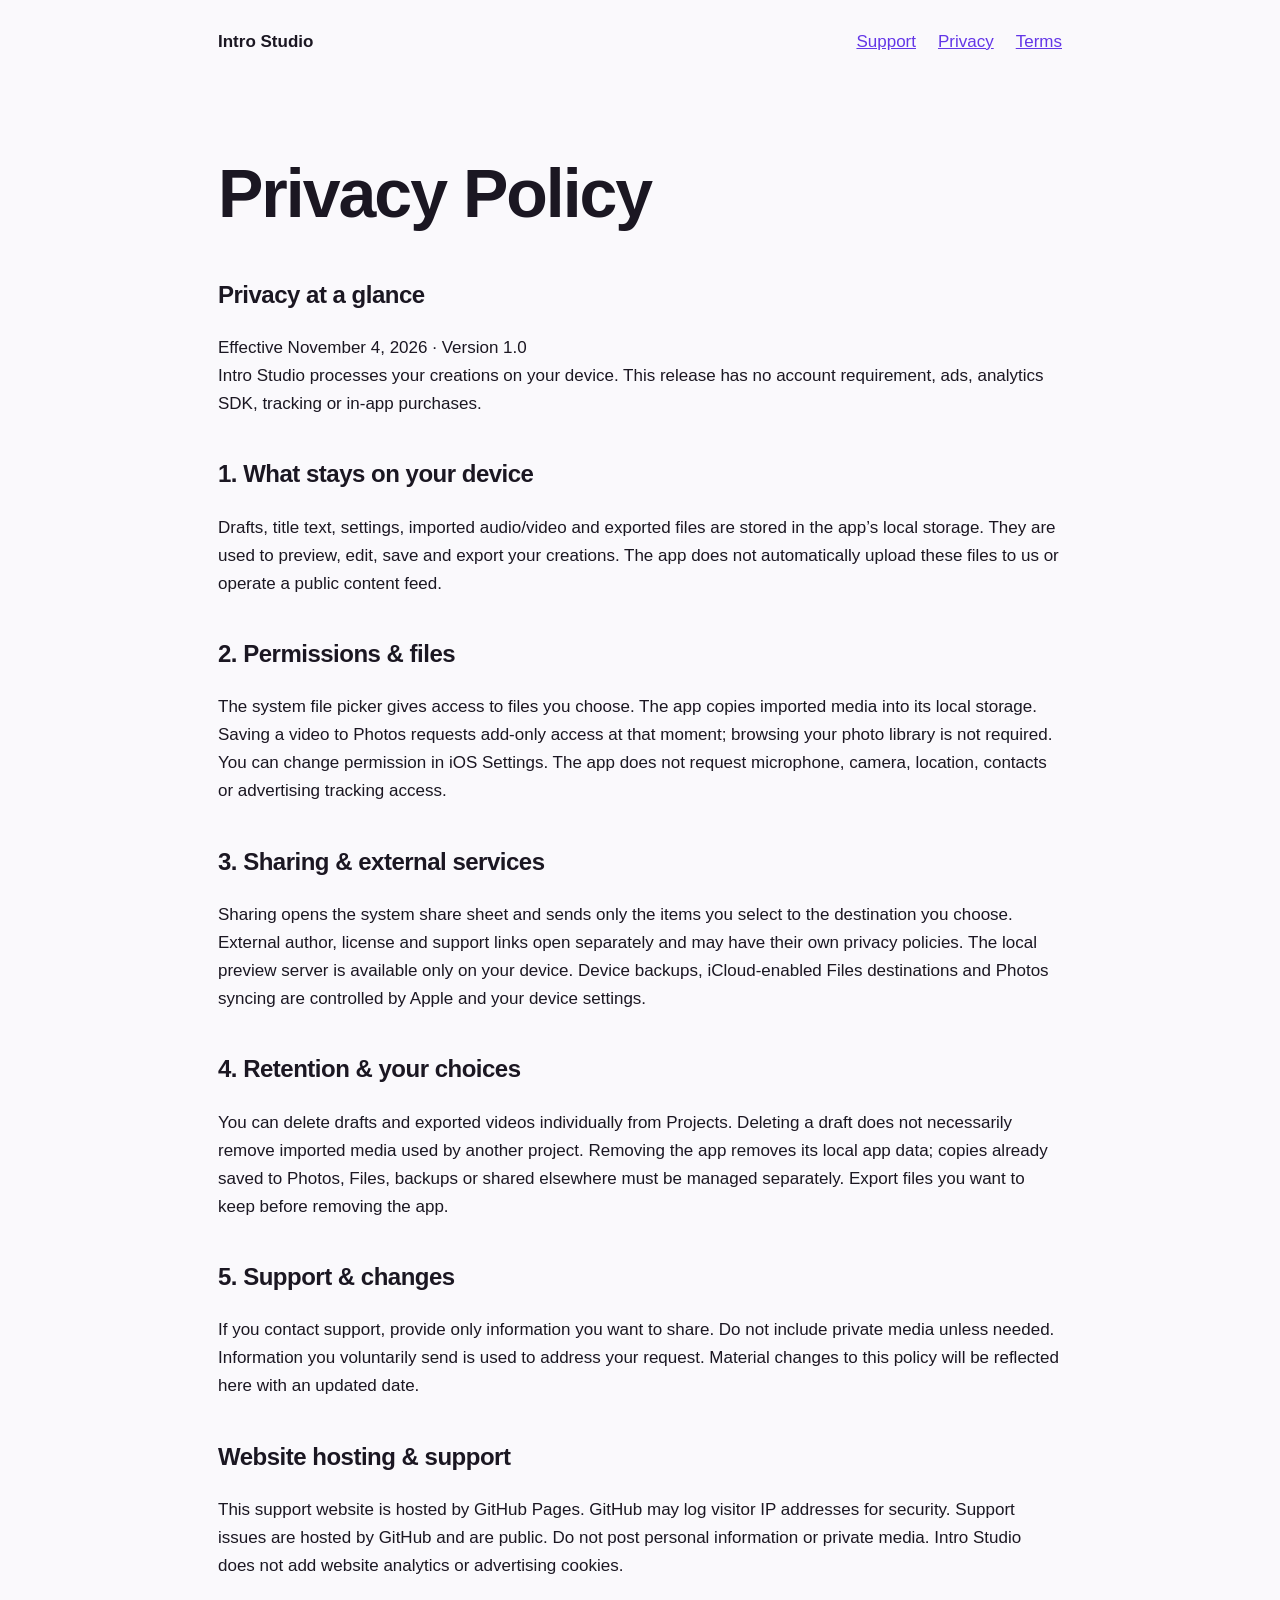
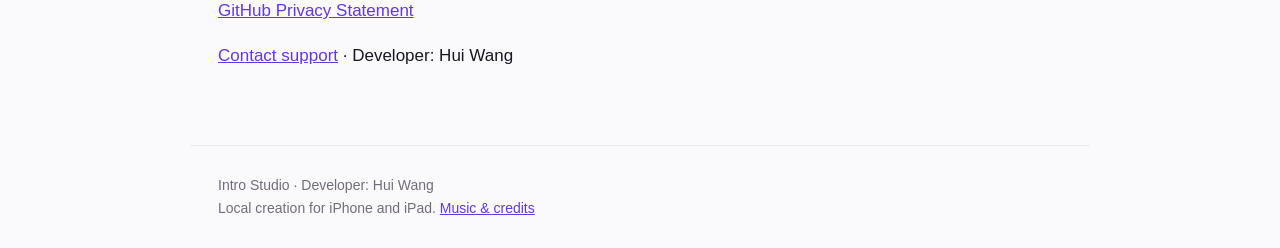
==== privacy.html @ 1ba9ff50 "Add app support, privacy, terms and music credits" ====
<!doctype html><html lang="en"><head><meta charset="utf-8"><meta name="viewport" content="width=device-width, initial-scale=1"><meta name="description" content="Intro Studio — animated intro titles, on-device creation, help and privacy."><title>Privacy Policy · Intro Studio</title><link rel="stylesheet" href="style.css"><link rel="icon" href="icon.png"></head><body><nav><a href="index.html">Intro Studio</a><a href="support.html">Support</a><a href="privacy.html">Privacy</a><a href="terms.html">Terms</a></nav><main><h1>Privacy Policy</h1><section><h2>Privacy at a glance</h2><p>Effective November 4, 2026 · Version 1.0
Intro Studio processes your creations on your device. This release has no account requirement, ads, analytics SDK, tracking or in-app purchases.</p></section><section><h2>1. What stays on your device</h2><p>Drafts, title text, settings, imported audio/video and exported files are stored in the app’s local storage. They are used to preview, edit, save and export your creations. The app does not automatically upload these files to us or operate a public content feed.</p></section><section><h2>2. Permissions &amp; files</h2><p>The system file picker gives access to files you choose. The app copies imported media into its local storage. Saving a video to Photos requests add-only access at that moment; browsing your photo library is not required. You can change permission in iOS Settings. The app does not request microphone, camera, location, contacts or advertising tracking access.</p></section><section><h2>3. Sharing &amp; external services</h2><p>Sharing opens the system share sheet and sends only the items you select to the destination you choose. External author, license and support links open separately and may have their own privacy policies. The local preview server is available only on your device. Device backups, iCloud-enabled Files destinations and Photos syncing are controlled by Apple and your device settings.</p></section><section><h2>4. Retention &amp; your choices</h2><p>You can delete drafts and exported videos individually from Projects. Deleting a draft does not necessarily remove imported media used by another project. Removing the app removes its local app data; copies already saved to Photos, Files, backups or shared elsewhere must be managed separately. Export files you want to keep before removing the app.</p></section><section><h2>5. Support &amp; changes</h2><p>If you contact support, provide only information you want to share. Do not include private media unless needed. Information you voluntarily send is used to address your request. Material changes to this policy will be reflected here with an updated date.</p></section><section><h2>Website hosting &amp; support</h2><p>This support website is hosted by GitHub Pages. GitHub may log visitor IP addresses for security. Support issues are hosted by GitHub and are public. Do not post personal information or private media. Intro Studio does not add website analytics or advertising cookies.</p><a href="https://docs.github.com/en/site-policy/privacy-policies/github-general-privacy-statement">GitHub Privacy Statement</a></section><p><a href="support.html">Contact support</a> · Developer: Hui Wang</p></main><footer>Intro Studio · Developer: Hui Wang<br>Local creation for iPhone and iPad. <a href="credits.html">Music &amp; credits</a></footer></body></html>
---- style.css ----
*{box-sizing:border-box}body{margin:0;background:#faf9fc;color:#1b1722;font:17px/1.65 -apple-system,BlinkMacSystemFont,"Segoe UI",sans-serif}main,nav,footer{max-width:900px;margin:auto;padding:28px}nav{display:flex;gap:22px;align-items:center;flex-wrap:wrap}nav a:first-child{font-weight:750;margin-right:auto;color:#1b1722;text-decoration:none}a{color:#6336e7}h1{font-size:clamp(38px,7vw,68px);letter-spacing:-2px;line-height:1.05}h2{font-size:24px;letter-spacing:-.5px;margin-top:36px}p{white-space:pre-line}.hero{padding:46px 0 24px}.hero img{width:94px;border-radius:23px}.lede{font-size:23px;color:#686270;max-width:680px}.button{display:inline-block;background:#1b1722;color:white;padding:12px 23px;border-radius:28px;text-decoration:none;margin:10px 14px 10px 0}.card{padding:26px;background:white;border:1px solid #ebe8f1;border-radius:22px;margin:20px 0}.note,footer{font-size:14px;color:#736c7d}footer{border-top:1px solid #ebe8f1;margin-top:30px}a:focus-visible{outline:3px solid #b7a0ff;outline-offset:4px}summary{cursor:pointer;font-weight:600;padding:12px 0}@media(max-width:540px){nav{gap:15px;padding:20px}main{padding:20px}.card{padding:20px}}
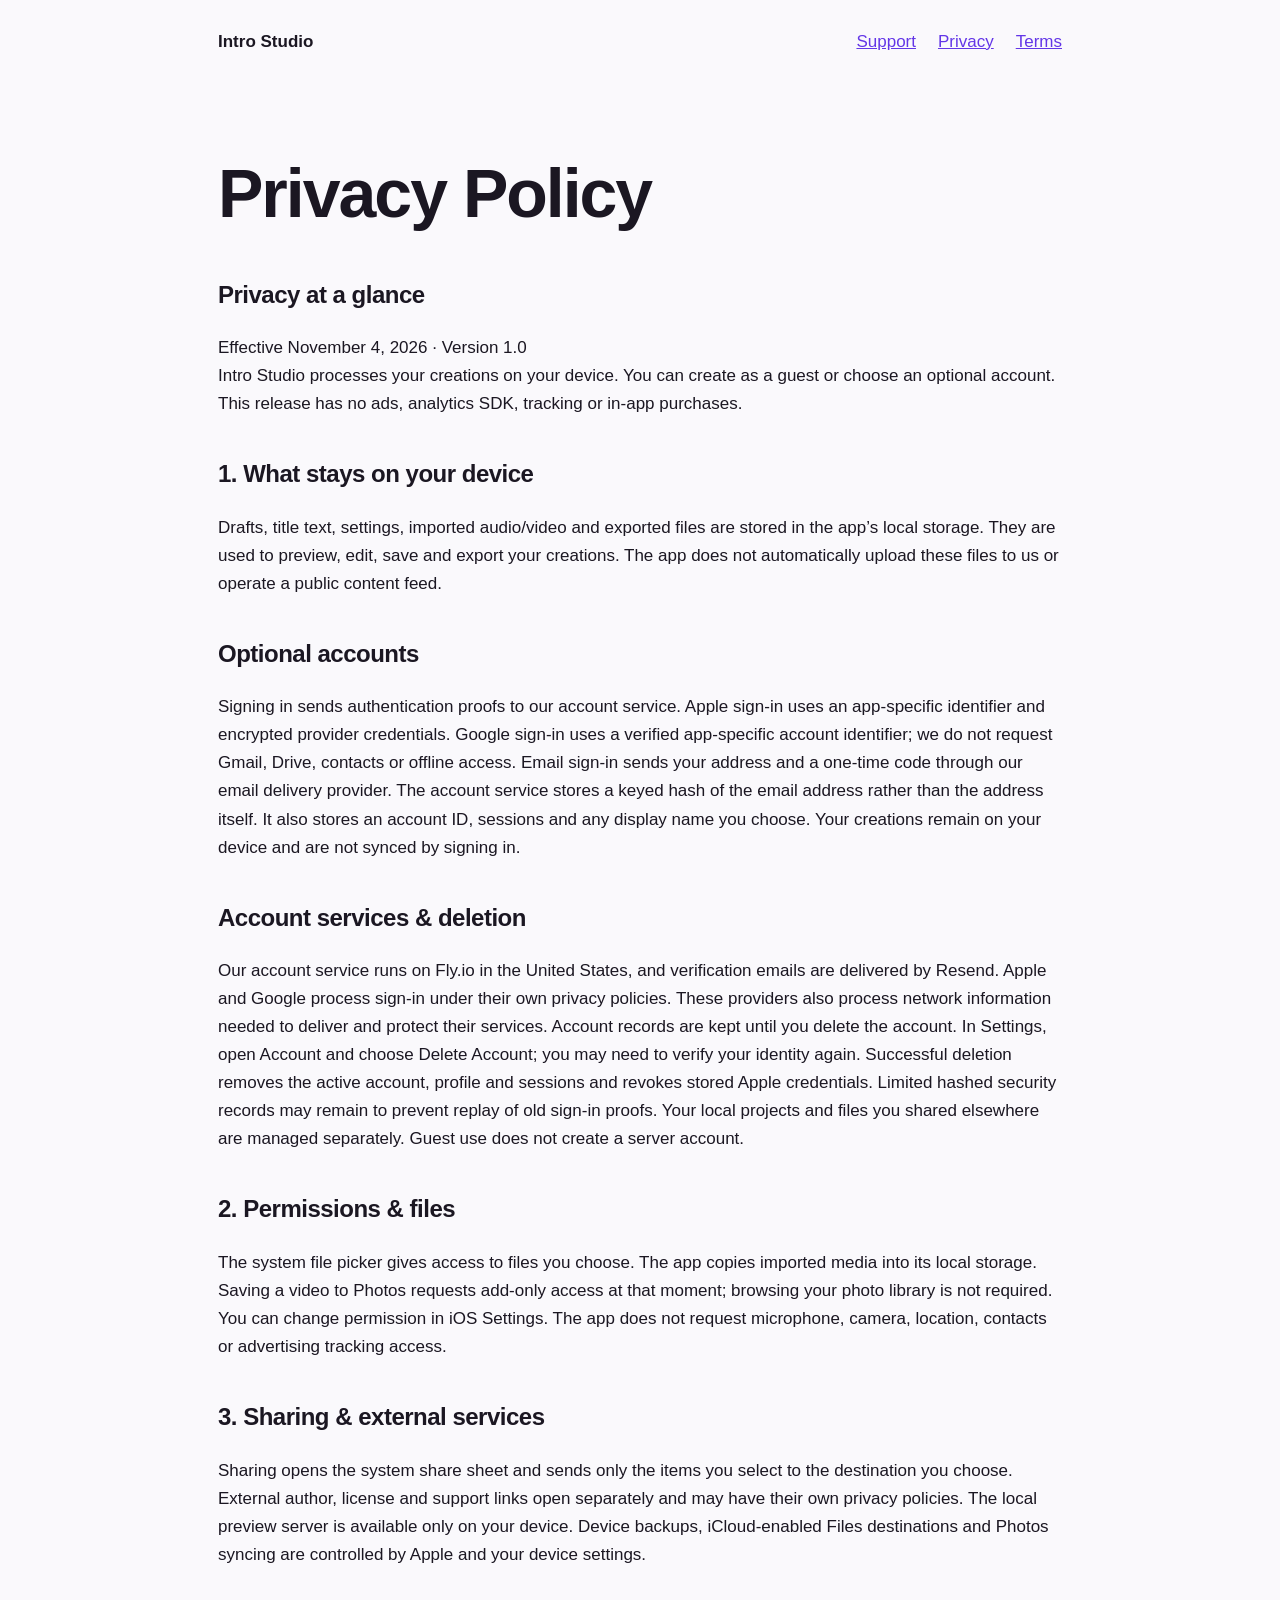
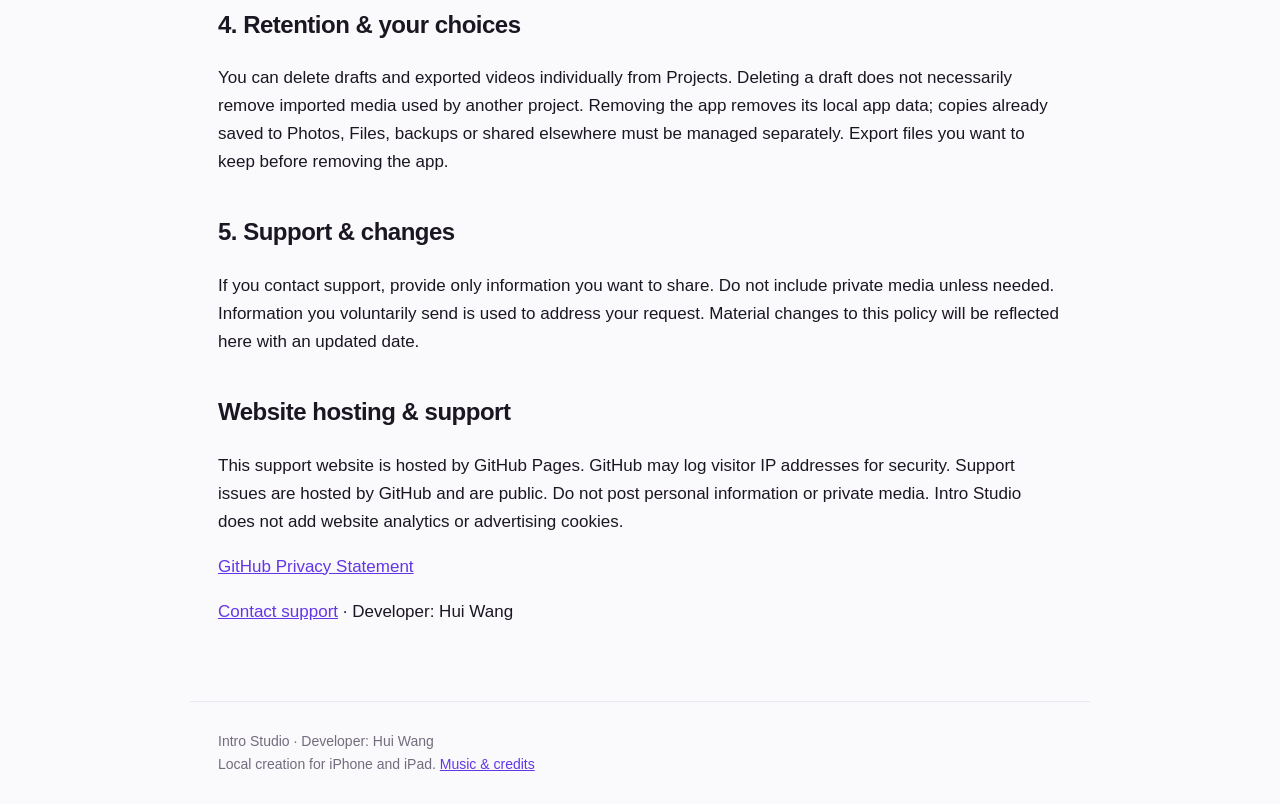
==== commit 40ae9cee: "Document optional accounts, service providers and account deletion" ====
--- a/privacy.html
+++ b/privacy.html
@@ -1,2 +1,2 @@
 <!doctype html><html lang="en"><head><meta charset="utf-8"><meta name="viewport" content="width=device-width, initial-scale=1"><meta name="description" content="Intro Studio — animated intro titles, on-device creation, help and privacy."><title>Privacy Policy · Intro Studio</title><link rel="stylesheet" href="style.css"><link rel="icon" href="icon.png"></head><body><nav><a href="index.html">Intro Studio</a><a href="support.html">Support</a><a href="privacy.html">Privacy</a><a href="terms.html">Terms</a></nav><main><h1>Privacy Policy</h1><section><h2>Privacy at a glance</h2><p>Effective November 4, 2026 · Version 1.0
-Intro Studio processes your creations on your device. This release has no account requirement, ads, analytics SDK, tracking or in-app purchases.</p></section><section><h2>1. What stays on your device</h2><p>Drafts, title text, settings, imported audio/video and exported files are stored in the app’s local storage. They are used to preview, edit, save and export your creations. The app does not automatically upload these files to us or operate a public content feed.</p></section><section><h2>2. Permissions &amp; files</h2><p>The system file picker gives access to files you choose. The app copies imported media into its local storage. Saving a video to Photos requests add-only access at that moment; browsing your photo library is not required. You can change permission in iOS Settings. The app does not request microphone, camera, location, contacts or advertising tracking access.</p></section><section><h2>3. Sharing &amp; external services</h2><p>Sharing opens the system share sheet and sends only the items you select to the destination you choose. External author, license and support links open separately and may have their own privacy policies. The local preview server is available only on your device. Device backups, iCloud-enabled Files destinations and Photos syncing are controlled by Apple and your device settings.</p></section><section><h2>4. Retention &amp; your choices</h2><p>You can delete drafts and exported videos individually from Projects. Deleting a draft does not necessarily remove imported media used by another project. Removing the app removes its local app data; copies already saved to Photos, Files, backups or shared elsewhere must be managed separately. Export files you want to keep before removing the app.</p></section><section><h2>5. Support &amp; changes</h2><p>If you contact support, provide only information you want to share. Do not include private media unless needed. Information you voluntarily send is used to address your request. Material changes to this policy will be reflected here with an updated date.</p></section><section><h2>Website hosting &amp; support</h2><p>This support website is hosted by GitHub Pages. GitHub may log visitor IP addresses for security. Support issues are hosted by GitHub and are public. Do not post personal information or private media. Intro Studio does not add website analytics or advertising cookies.</p><a href="https://docs.github.com/en/site-policy/privacy-policies/github-general-privacy-statement">GitHub Privacy Statement</a></section><p><a href="support.html">Contact support</a> · Developer: Hui Wang</p></main><footer>Intro Studio · Developer: Hui Wang<br>Local creation for iPhone and iPad. <a href="credits.html">Music &amp; credits</a></footer></body></html>+Intro Studio processes your creations on your device. You can create as a guest or choose an optional account. This release has no ads, analytics SDK, tracking or in-app purchases.</p></section><section><h2>1. What stays on your device</h2><p>Drafts, title text, settings, imported audio/video and exported files are stored in the app’s local storage. They are used to preview, edit, save and export your creations. The app does not automatically upload these files to us or operate a public content feed.</p></section><section><h2>Optional accounts</h2><p>Signing in sends authentication proofs to our account service. Apple sign-in uses an app-specific identifier and encrypted provider credentials. Google sign-in uses a verified app-specific account identifier; we do not request Gmail, Drive, contacts or offline access. Email sign-in sends your address and a one-time code through our email delivery provider. The account service stores a keyed hash of the email address rather than the address itself. It also stores an account ID, sessions and any display name you choose. Your creations remain on your device and are not synced by signing in.</p></section><section><h2>Account services &amp; deletion</h2><p>Our account service runs on Fly.io in the United States, and verification emails are delivered by Resend. Apple and Google process sign-in under their own privacy policies. These providers also process network information needed to deliver and protect their services. Account records are kept until you delete the account. In Settings, open Account and choose Delete Account; you may need to verify your identity again. Successful deletion removes the active account, profile and sessions and revokes stored Apple credentials. Limited hashed security records may remain to prevent replay of old sign-in proofs. Your local projects and files you shared elsewhere are managed separately. Guest use does not create a server account.</p></section><section><h2>2. Permissions &amp; files</h2><p>The system file picker gives access to files you choose. The app copies imported media into its local storage. Saving a video to Photos requests add-only access at that moment; browsing your photo library is not required. You can change permission in iOS Settings. The app does not request microphone, camera, location, contacts or advertising tracking access.</p></section><section><h2>3. Sharing &amp; external services</h2><p>Sharing opens the system share sheet and sends only the items you select to the destination you choose. External author, license and support links open separately and may have their own privacy policies. The local preview server is available only on your device. Device backups, iCloud-enabled Files destinations and Photos syncing are controlled by Apple and your device settings.</p></section><section><h2>4. Retention &amp; your choices</h2><p>You can delete drafts and exported videos individually from Projects. Deleting a draft does not necessarily remove imported media used by another project. Removing the app removes its local app data; copies already saved to Photos, Files, backups or shared elsewhere must be managed separately. Export files you want to keep before removing the app.</p></section><section><h2>5. Support &amp; changes</h2><p>If you contact support, provide only information you want to share. Do not include private media unless needed. Information you voluntarily send is used to address your request. Material changes to this policy will be reflected here with an updated date.</p></section><section><h2>Website hosting &amp; support</h2><p>This support website is hosted by GitHub Pages. GitHub may log visitor IP addresses for security. Support issues are hosted by GitHub and are public. Do not post personal information or private media. Intro Studio does not add website analytics or advertising cookies.</p><a href="https://docs.github.com/en/site-policy/privacy-policies/github-general-privacy-statement">GitHub Privacy Statement</a></section><p><a href="support.html">Contact support</a> · Developer: Hui Wang</p></main><footer>Intro Studio · Developer: Hui Wang<br>Local creation for iPhone and iPad. <a href="credits.html">Music &amp; credits</a></footer></body></html>
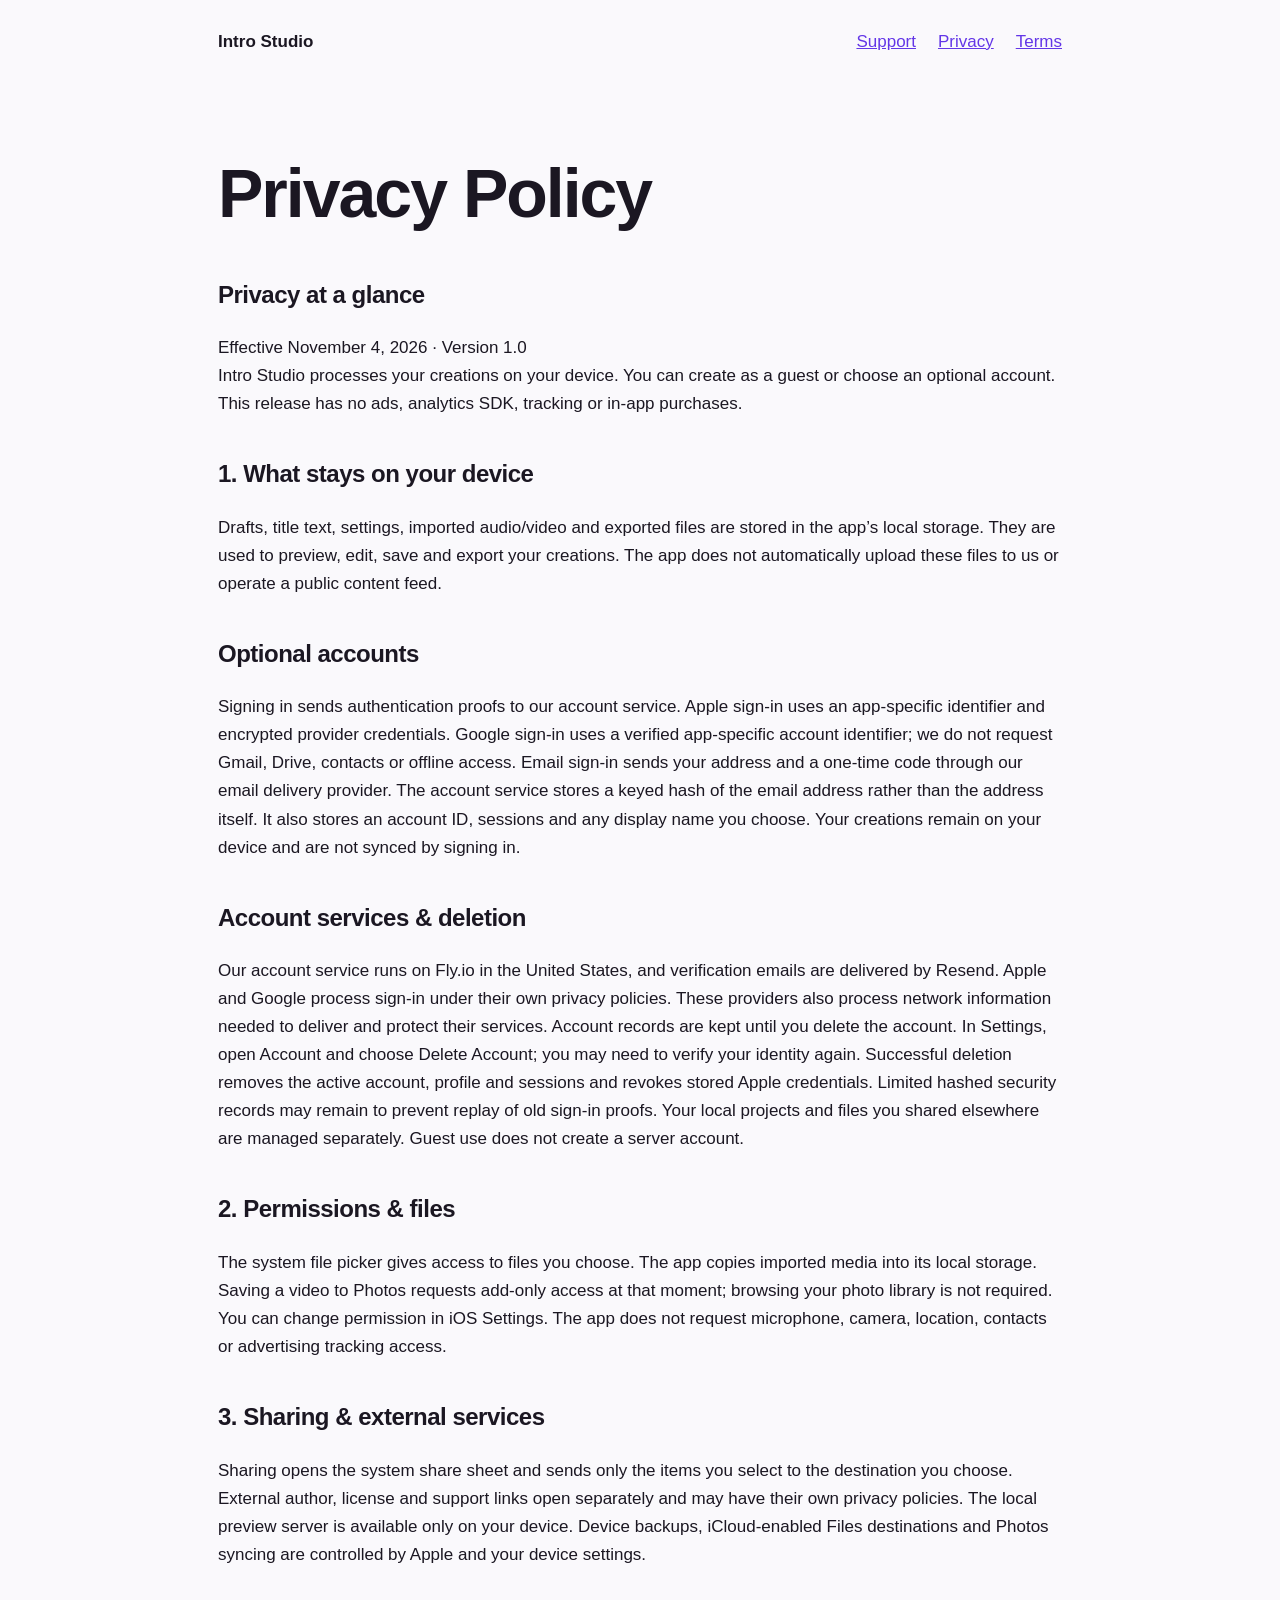
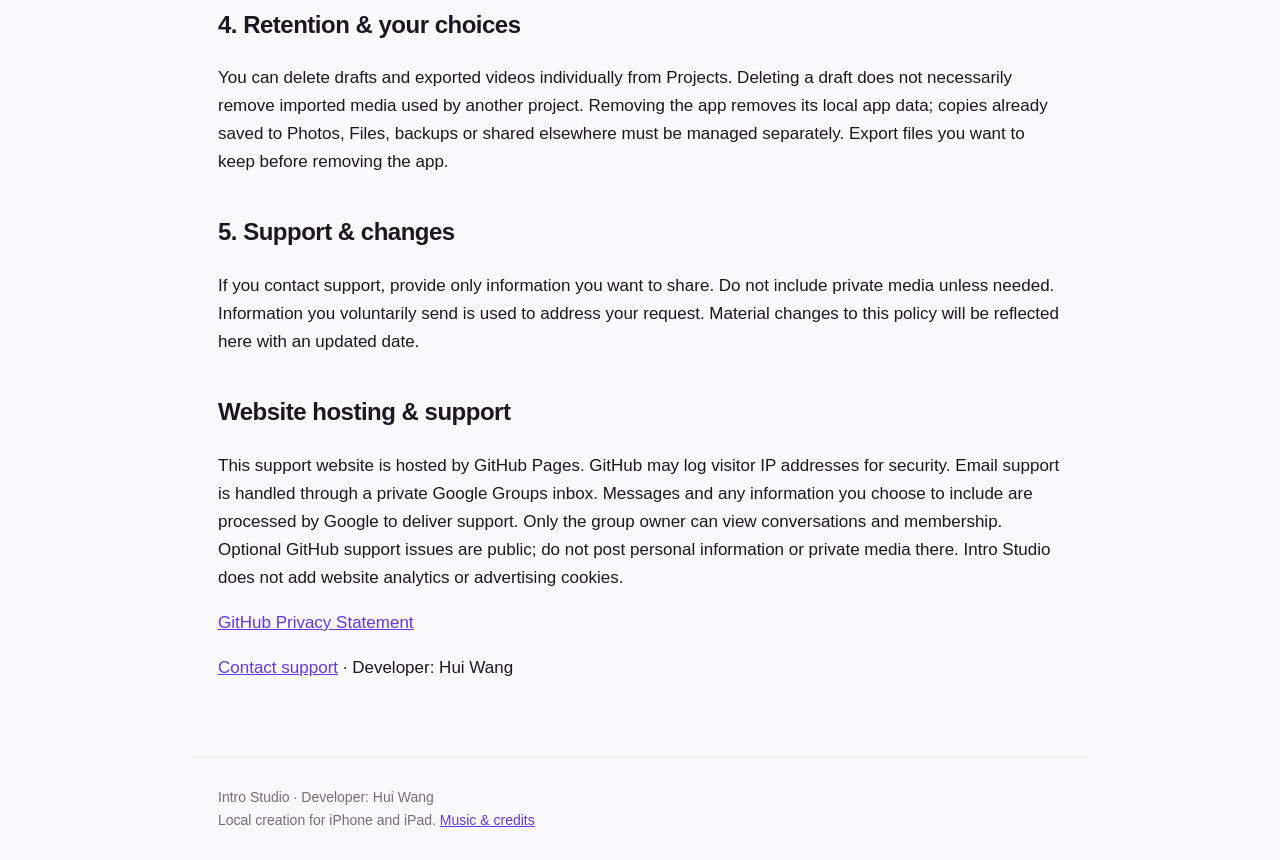
==== commit adb74ed3: "Add verified product support email and private support disclosure" ====
--- a/privacy.html
+++ b/privacy.html
@@ -1,2 +1,2 @@
 <!doctype html><html lang="en"><head><meta charset="utf-8"><meta name="viewport" content="width=device-width, initial-scale=1"><meta name="description" content="Intro Studio — animated intro titles, on-device creation, help and privacy."><title>Privacy Policy · Intro Studio</title><link rel="stylesheet" href="style.css"><link rel="icon" href="icon.png"></head><body><nav><a href="index.html">Intro Studio</a><a href="support.html">Support</a><a href="privacy.html">Privacy</a><a href="terms.html">Terms</a></nav><main><h1>Privacy Policy</h1><section><h2>Privacy at a glance</h2><p>Effective November 4, 2026 · Version 1.0
-Intro Studio processes your creations on your device. You can create as a guest or choose an optional account. This release has no ads, analytics SDK, tracking or in-app purchases.</p></section><section><h2>1. What stays on your device</h2><p>Drafts, title text, settings, imported audio/video and exported files are stored in the app’s local storage. They are used to preview, edit, save and export your creations. The app does not automatically upload these files to us or operate a public content feed.</p></section><section><h2>Optional accounts</h2><p>Signing in sends authentication proofs to our account service. Apple sign-in uses an app-specific identifier and encrypted provider credentials. Google sign-in uses a verified app-specific account identifier; we do not request Gmail, Drive, contacts or offline access. Email sign-in sends your address and a one-time code through our email delivery provider. The account service stores a keyed hash of the email address rather than the address itself. It also stores an account ID, sessions and any display name you choose. Your creations remain on your device and are not synced by signing in.</p></section><section><h2>Account services &amp; deletion</h2><p>Our account service runs on Fly.io in the United States, and verification emails are delivered by Resend. Apple and Google process sign-in under their own privacy policies. These providers also process network information needed to deliver and protect their services. Account records are kept until you delete the account. In Settings, open Account and choose Delete Account; you may need to verify your identity again. Successful deletion removes the active account, profile and sessions and revokes stored Apple credentials. Limited hashed security records may remain to prevent replay of old sign-in proofs. Your local projects and files you shared elsewhere are managed separately. Guest use does not create a server account.</p></section><section><h2>2. Permissions &amp; files</h2><p>The system file picker gives access to files you choose. The app copies imported media into its local storage. Saving a video to Photos requests add-only access at that moment; browsing your photo library is not required. You can change permission in iOS Settings. The app does not request microphone, camera, location, contacts or advertising tracking access.</p></section><section><h2>3. Sharing &amp; external services</h2><p>Sharing opens the system share sheet and sends only the items you select to the destination you choose. External author, license and support links open separately and may have their own privacy policies. The local preview server is available only on your device. Device backups, iCloud-enabled Files destinations and Photos syncing are controlled by Apple and your device settings.</p></section><section><h2>4. Retention &amp; your choices</h2><p>You can delete drafts and exported videos individually from Projects. Deleting a draft does not necessarily remove imported media used by another project. Removing the app removes its local app data; copies already saved to Photos, Files, backups or shared elsewhere must be managed separately. Export files you want to keep before removing the app.</p></section><section><h2>5. Support &amp; changes</h2><p>If you contact support, provide only information you want to share. Do not include private media unless needed. Information you voluntarily send is used to address your request. Material changes to this policy will be reflected here with an updated date.</p></section><section><h2>Website hosting &amp; support</h2><p>This support website is hosted by GitHub Pages. GitHub may log visitor IP addresses for security. Support issues are hosted by GitHub and are public. Do not post personal information or private media. Intro Studio does not add website analytics or advertising cookies.</p><a href="https://docs.github.com/en/site-policy/privacy-policies/github-general-privacy-statement">GitHub Privacy Statement</a></section><p><a href="support.html">Contact support</a> · Developer: Hui Wang</p></main><footer>Intro Studio · Developer: Hui Wang<br>Local creation for iPhone and iPad. <a href="credits.html">Music &amp; credits</a></footer></body></html>+Intro Studio processes your creations on your device. You can create as a guest or choose an optional account. This release has no ads, analytics SDK, tracking or in-app purchases.</p></section><section><h2>1. What stays on your device</h2><p>Drafts, title text, settings, imported audio/video and exported files are stored in the app’s local storage. They are used to preview, edit, save and export your creations. The app does not automatically upload these files to us or operate a public content feed.</p></section><section><h2>Optional accounts</h2><p>Signing in sends authentication proofs to our account service. Apple sign-in uses an app-specific identifier and encrypted provider credentials. Google sign-in uses a verified app-specific account identifier; we do not request Gmail, Drive, contacts or offline access. Email sign-in sends your address and a one-time code through our email delivery provider. The account service stores a keyed hash of the email address rather than the address itself. It also stores an account ID, sessions and any display name you choose. Your creations remain on your device and are not synced by signing in.</p></section><section><h2>Account services &amp; deletion</h2><p>Our account service runs on Fly.io in the United States, and verification emails are delivered by Resend. Apple and Google process sign-in under their own privacy policies. These providers also process network information needed to deliver and protect their services. Account records are kept until you delete the account. In Settings, open Account and choose Delete Account; you may need to verify your identity again. Successful deletion removes the active account, profile and sessions and revokes stored Apple credentials. Limited hashed security records may remain to prevent replay of old sign-in proofs. Your local projects and files you shared elsewhere are managed separately. Guest use does not create a server account.</p></section><section><h2>2. Permissions &amp; files</h2><p>The system file picker gives access to files you choose. The app copies imported media into its local storage. Saving a video to Photos requests add-only access at that moment; browsing your photo library is not required. You can change permission in iOS Settings. The app does not request microphone, camera, location, contacts or advertising tracking access.</p></section><section><h2>3. Sharing &amp; external services</h2><p>Sharing opens the system share sheet and sends only the items you select to the destination you choose. External author, license and support links open separately and may have their own privacy policies. The local preview server is available only on your device. Device backups, iCloud-enabled Files destinations and Photos syncing are controlled by Apple and your device settings.</p></section><section><h2>4. Retention &amp; your choices</h2><p>You can delete drafts and exported videos individually from Projects. Deleting a draft does not necessarily remove imported media used by another project. Removing the app removes its local app data; copies already saved to Photos, Files, backups or shared elsewhere must be managed separately. Export files you want to keep before removing the app.</p></section><section><h2>5. Support &amp; changes</h2><p>If you contact support, provide only information you want to share. Do not include private media unless needed. Information you voluntarily send is used to address your request. Material changes to this policy will be reflected here with an updated date.</p></section><section><h2>Website hosting &amp; support</h2><p>This support website is hosted by GitHub Pages. GitHub may log visitor IP addresses for security. Email support is handled through a private Google Groups inbox. Messages and any information you choose to include are processed by Google to deliver support. Only the group owner can view conversations and membership. Optional GitHub support issues are public; do not post personal information or private media there. Intro Studio does not add website analytics or advertising cookies.</p><a href="https://docs.github.com/en/site-policy/privacy-policies/github-general-privacy-statement">GitHub Privacy Statement</a></section><p><a href="support.html">Contact support</a> · Developer: Hui Wang</p></main><footer>Intro Studio · Developer: Hui Wang<br>Local creation for iPhone and iPad. <a href="credits.html">Music &amp; credits</a></footer></body></html>
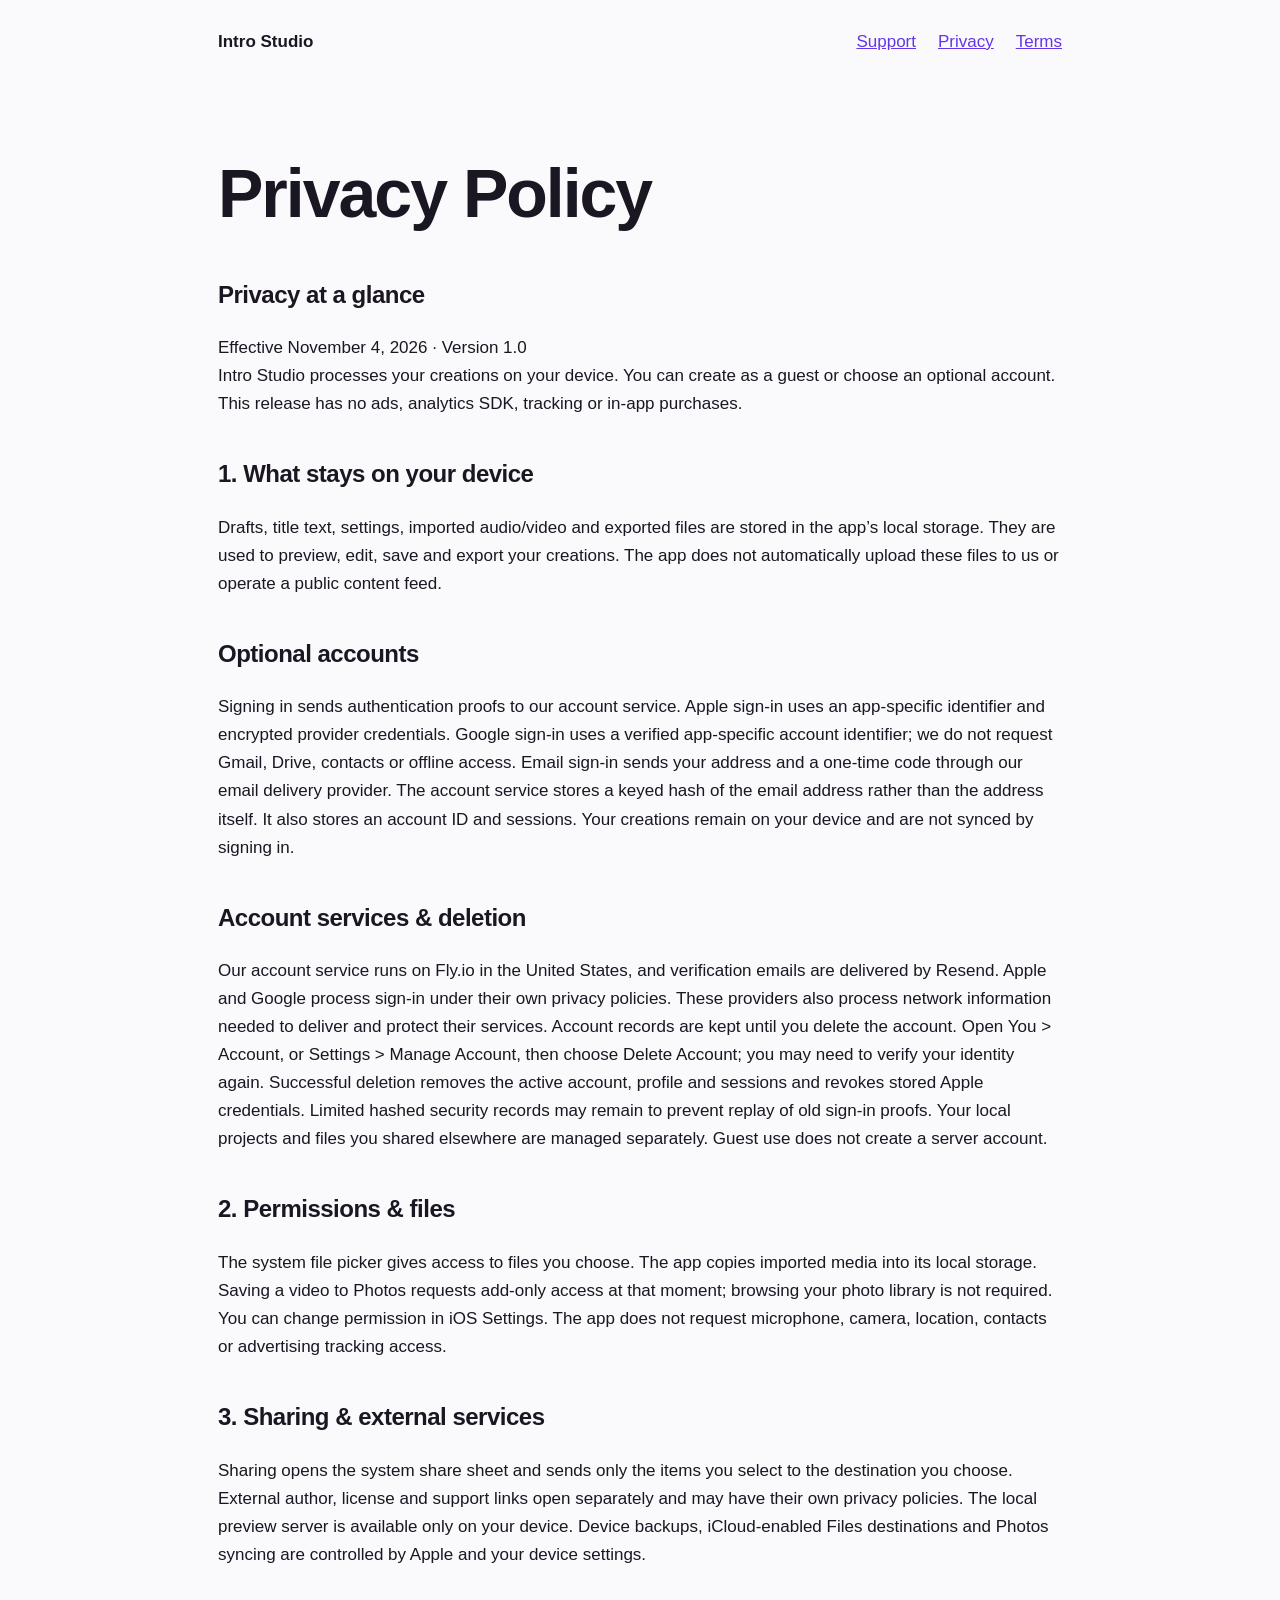
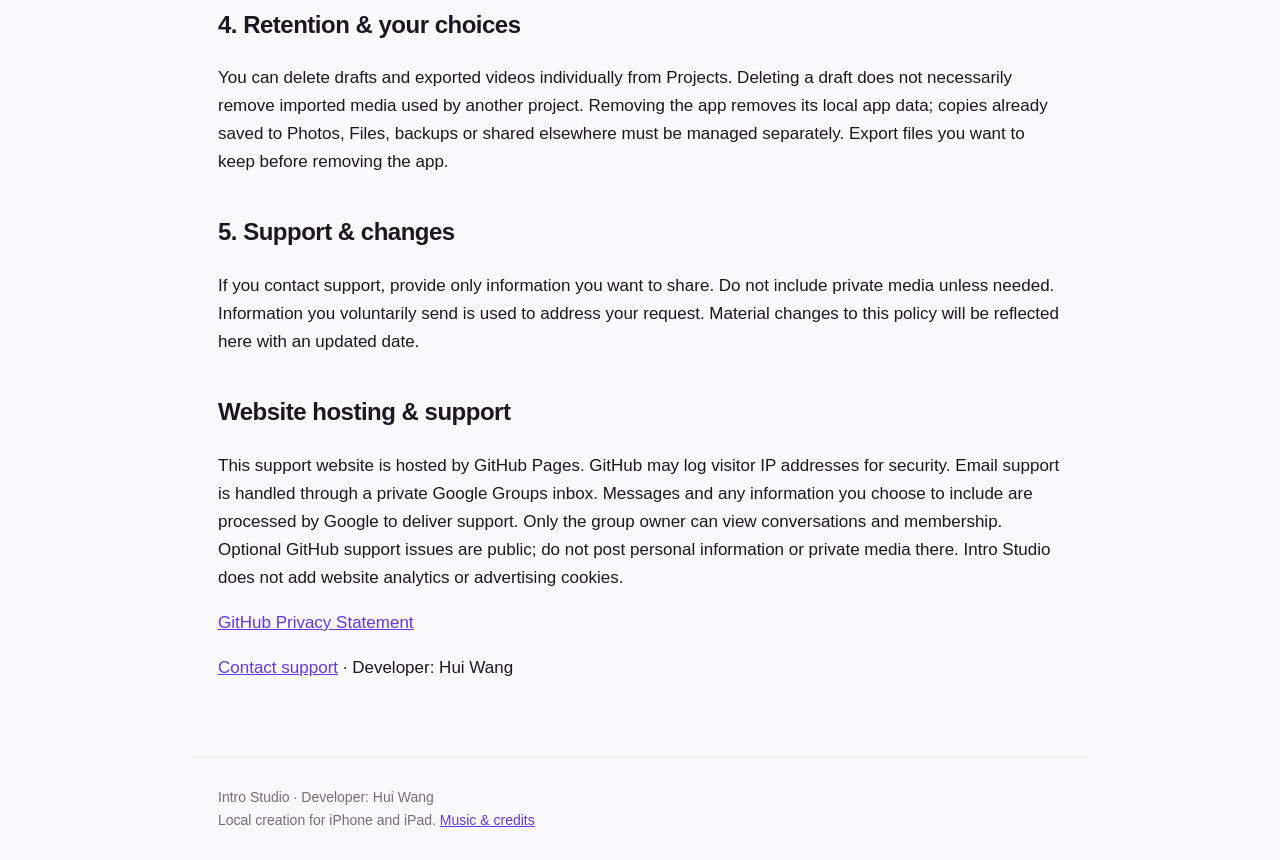
==== commit b9dd2c1b: "Clarify account management and deletion paths" ====
--- a/privacy.html
+++ b/privacy.html
@@ -1,2 +1,2 @@
 <!doctype html><html lang="en"><head><meta charset="utf-8"><meta name="viewport" content="width=device-width, initial-scale=1"><meta name="description" content="Intro Studio — animated intro titles, on-device creation, help and privacy."><title>Privacy Policy · Intro Studio</title><link rel="stylesheet" href="style.css"><link rel="icon" href="icon.png"></head><body><nav><a href="index.html">Intro Studio</a><a href="support.html">Support</a><a href="privacy.html">Privacy</a><a href="terms.html">Terms</a></nav><main><h1>Privacy Policy</h1><section><h2>Privacy at a glance</h2><p>Effective November 4, 2026 · Version 1.0
-Intro Studio processes your creations on your device. You can create as a guest or choose an optional account. This release has no ads, analytics SDK, tracking or in-app purchases.</p></section><section><h2>1. What stays on your device</h2><p>Drafts, title text, settings, imported audio/video and exported files are stored in the app’s local storage. They are used to preview, edit, save and export your creations. The app does not automatically upload these files to us or operate a public content feed.</p></section><section><h2>Optional accounts</h2><p>Signing in sends authentication proofs to our account service. Apple sign-in uses an app-specific identifier and encrypted provider credentials. Google sign-in uses a verified app-specific account identifier; we do not request Gmail, Drive, contacts or offline access. Email sign-in sends your address and a one-time code through our email delivery provider. The account service stores a keyed hash of the email address rather than the address itself. It also stores an account ID, sessions and any display name you choose. Your creations remain on your device and are not synced by signing in.</p></section><section><h2>Account services &amp; deletion</h2><p>Our account service runs on Fly.io in the United States, and verification emails are delivered by Resend. Apple and Google process sign-in under their own privacy policies. These providers also process network information needed to deliver and protect their services. Account records are kept until you delete the account. In Settings, open Account and choose Delete Account; you may need to verify your identity again. Successful deletion removes the active account, profile and sessions and revokes stored Apple credentials. Limited hashed security records may remain to prevent replay of old sign-in proofs. Your local projects and files you shared elsewhere are managed separately. Guest use does not create a server account.</p></section><section><h2>2. Permissions &amp; files</h2><p>The system file picker gives access to files you choose. The app copies imported media into its local storage. Saving a video to Photos requests add-only access at that moment; browsing your photo library is not required. You can change permission in iOS Settings. The app does not request microphone, camera, location, contacts or advertising tracking access.</p></section><section><h2>3. Sharing &amp; external services</h2><p>Sharing opens the system share sheet and sends only the items you select to the destination you choose. External author, license and support links open separately and may have their own privacy policies. The local preview server is available only on your device. Device backups, iCloud-enabled Files destinations and Photos syncing are controlled by Apple and your device settings.</p></section><section><h2>4. Retention &amp; your choices</h2><p>You can delete drafts and exported videos individually from Projects. Deleting a draft does not necessarily remove imported media used by another project. Removing the app removes its local app data; copies already saved to Photos, Files, backups or shared elsewhere must be managed separately. Export files you want to keep before removing the app.</p></section><section><h2>5. Support &amp; changes</h2><p>If you contact support, provide only information you want to share. Do not include private media unless needed. Information you voluntarily send is used to address your request. Material changes to this policy will be reflected here with an updated date.</p></section><section><h2>Website hosting &amp; support</h2><p>This support website is hosted by GitHub Pages. GitHub may log visitor IP addresses for security. Email support is handled through a private Google Groups inbox. Messages and any information you choose to include are processed by Google to deliver support. Only the group owner can view conversations and membership. Optional GitHub support issues are public; do not post personal information or private media there. Intro Studio does not add website analytics or advertising cookies.</p><a href="https://docs.github.com/en/site-policy/privacy-policies/github-general-privacy-statement">GitHub Privacy Statement</a></section><p><a href="support.html">Contact support</a> · Developer: Hui Wang</p></main><footer>Intro Studio · Developer: Hui Wang<br>Local creation for iPhone and iPad. <a href="credits.html">Music &amp; credits</a></footer></body></html>+Intro Studio processes your creations on your device. You can create as a guest or choose an optional account. This release has no ads, analytics SDK, tracking or in-app purchases.</p></section><section><h2>1. What stays on your device</h2><p>Drafts, title text, settings, imported audio/video and exported files are stored in the app’s local storage. They are used to preview, edit, save and export your creations. The app does not automatically upload these files to us or operate a public content feed.</p></section><section><h2>Optional accounts</h2><p>Signing in sends authentication proofs to our account service. Apple sign-in uses an app-specific identifier and encrypted provider credentials. Google sign-in uses a verified app-specific account identifier; we do not request Gmail, Drive, contacts or offline access. Email sign-in sends your address and a one-time code through our email delivery provider. The account service stores a keyed hash of the email address rather than the address itself. It also stores an account ID and sessions. Your creations remain on your device and are not synced by signing in.</p></section><section><h2>Account services &amp; deletion</h2><p>Our account service runs on Fly.io in the United States, and verification emails are delivered by Resend. Apple and Google process sign-in under their own privacy policies. These providers also process network information needed to deliver and protect their services. Account records are kept until you delete the account. Open You &gt; Account, or Settings &gt; Manage Account, then choose Delete Account; you may need to verify your identity again. Successful deletion removes the active account, profile and sessions and revokes stored Apple credentials. Limited hashed security records may remain to prevent replay of old sign-in proofs. Your local projects and files you shared elsewhere are managed separately. Guest use does not create a server account.</p></section><section><h2>2. Permissions &amp; files</h2><p>The system file picker gives access to files you choose. The app copies imported media into its local storage. Saving a video to Photos requests add-only access at that moment; browsing your photo library is not required. You can change permission in iOS Settings. The app does not request microphone, camera, location, contacts or advertising tracking access.</p></section><section><h2>3. Sharing &amp; external services</h2><p>Sharing opens the system share sheet and sends only the items you select to the destination you choose. External author, license and support links open separately and may have their own privacy policies. The local preview server is available only on your device. Device backups, iCloud-enabled Files destinations and Photos syncing are controlled by Apple and your device settings.</p></section><section><h2>4. Retention &amp; your choices</h2><p>You can delete drafts and exported videos individually from Projects. Deleting a draft does not necessarily remove imported media used by another project. Removing the app removes its local app data; copies already saved to Photos, Files, backups or shared elsewhere must be managed separately. Export files you want to keep before removing the app.</p></section><section><h2>5. Support &amp; changes</h2><p>If you contact support, provide only information you want to share. Do not include private media unless needed. Information you voluntarily send is used to address your request. Material changes to this policy will be reflected here with an updated date.</p></section><section><h2>Website hosting &amp; support</h2><p>This support website is hosted by GitHub Pages. GitHub may log visitor IP addresses for security. Email support is handled through a private Google Groups inbox. Messages and any information you choose to include are processed by Google to deliver support. Only the group owner can view conversations and membership. Optional GitHub support issues are public; do not post personal information or private media there. Intro Studio does not add website analytics or advertising cookies.</p><a href="https://docs.github.com/en/site-policy/privacy-policies/github-general-privacy-statement">GitHub Privacy Statement</a></section><p><a href="support.html">Contact support</a> · Developer: Hui Wang</p></main><footer>Intro Studio · Developer: Hui Wang<br>Local creation for iPhone and iPad. <a href="credits.html">Music &amp; credits</a></footer></body></html>
